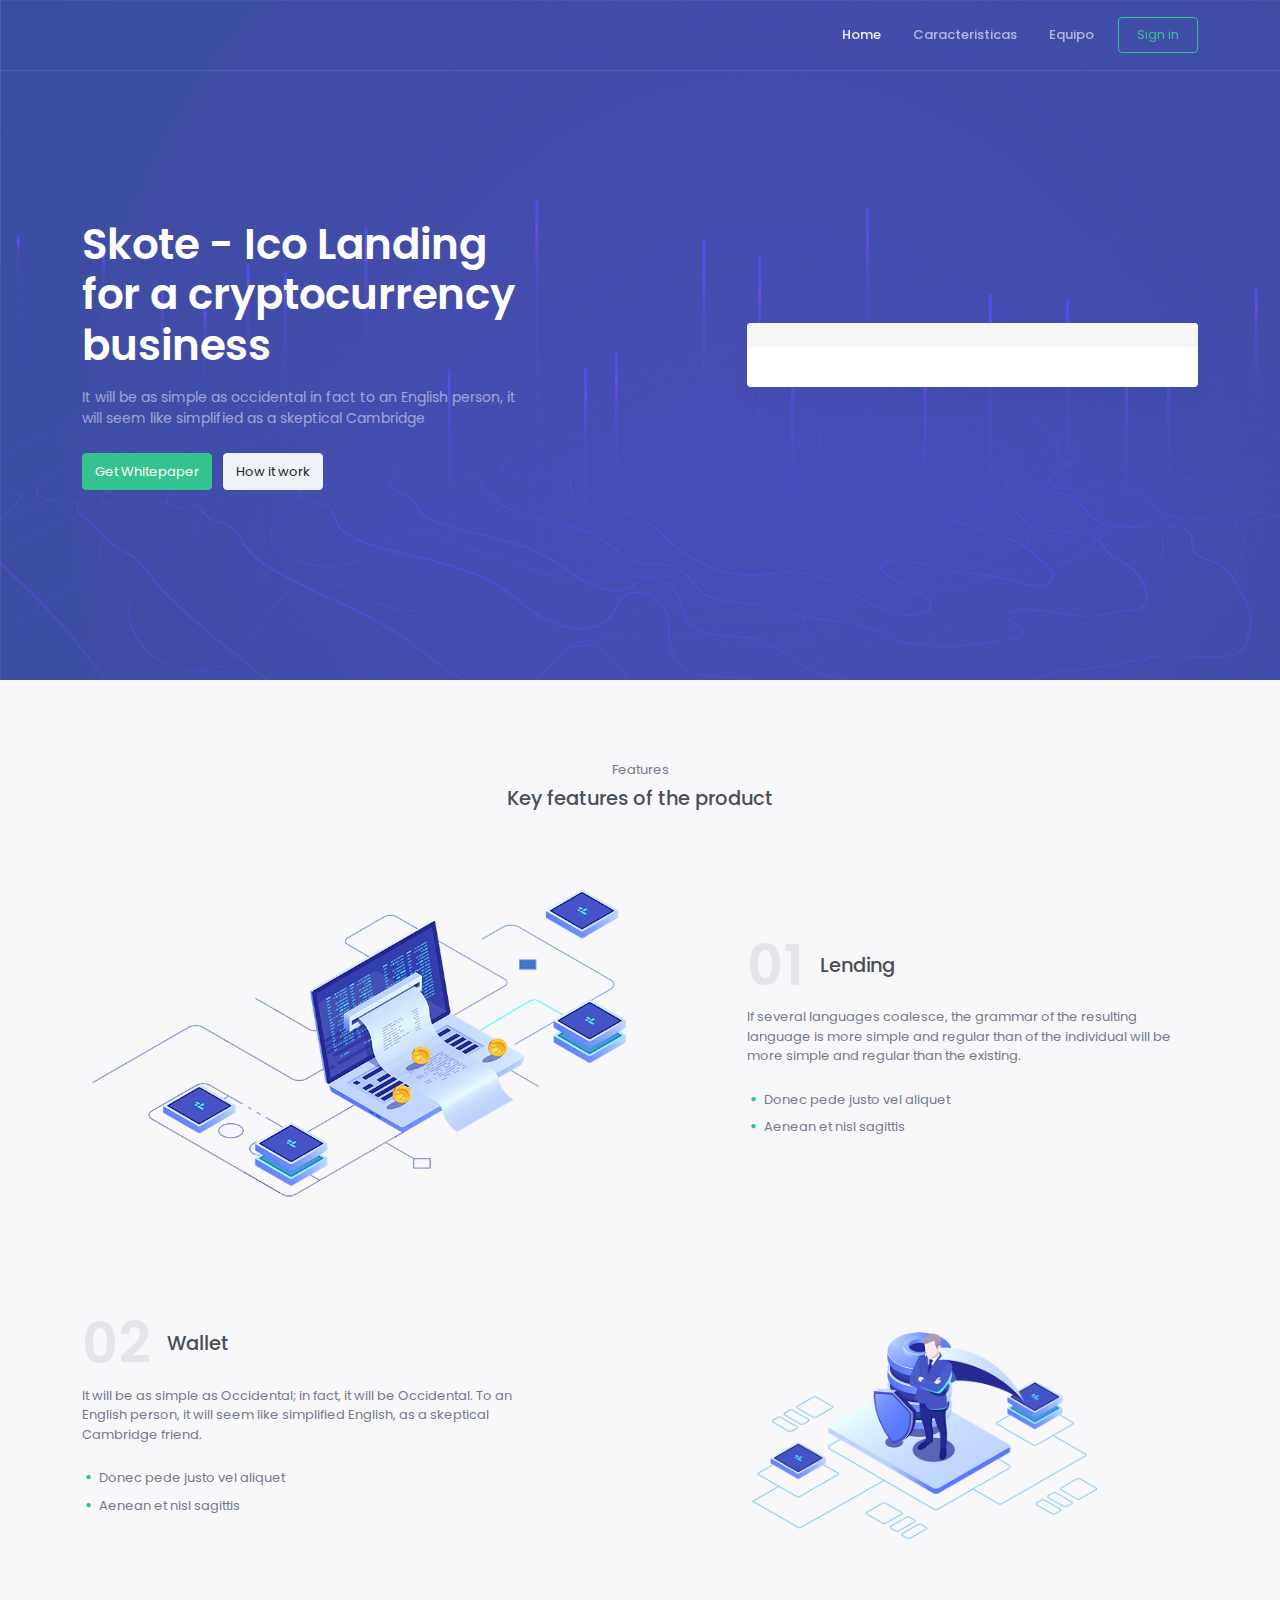
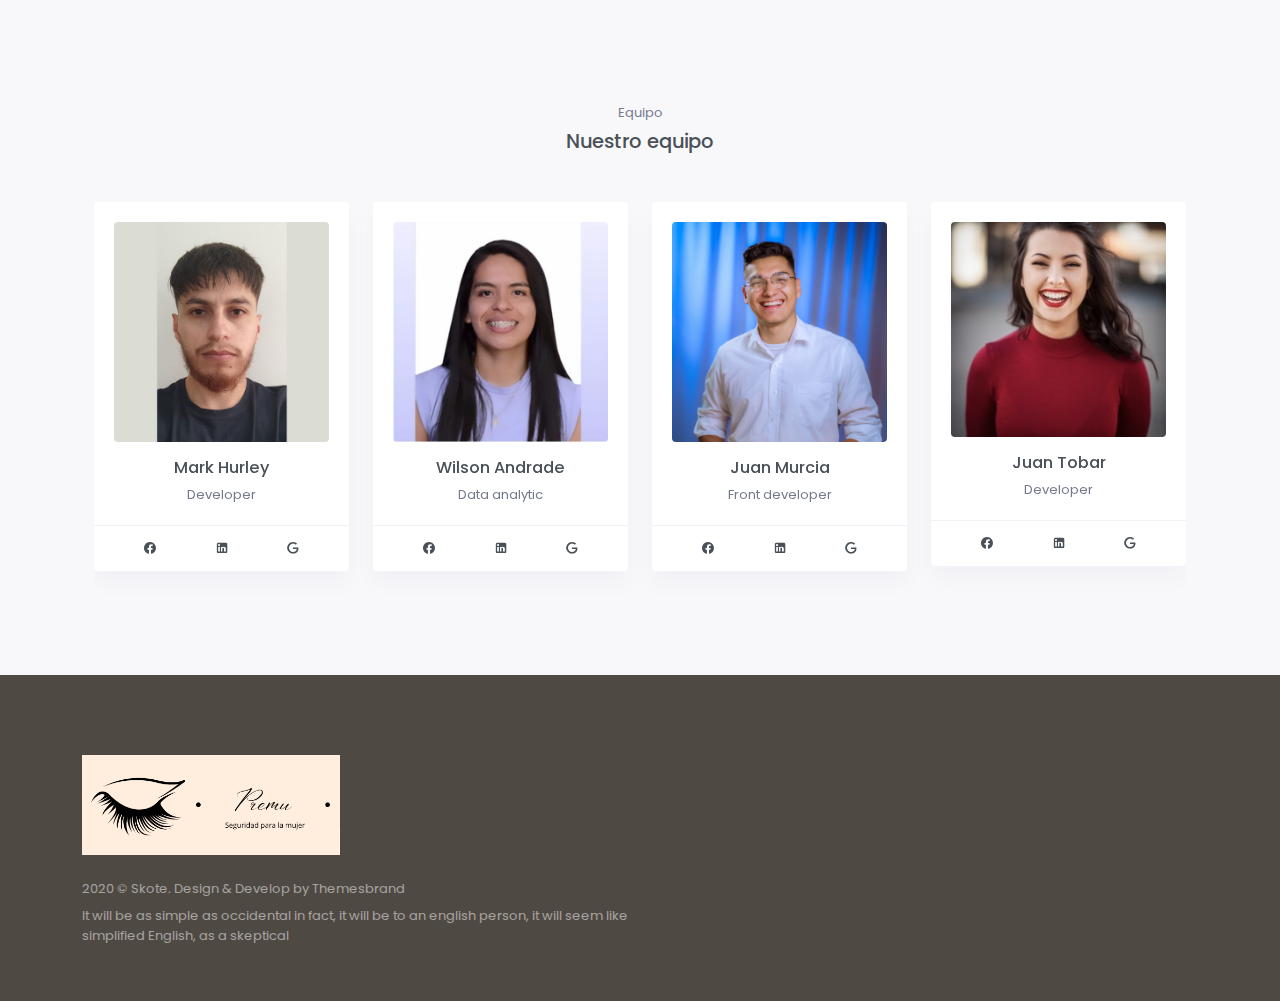
==== index.html @ 2c50cb68 "Login - Registro" ====
﻿<!doctype html>
<html lang="en">

    <head>
        
        <meta charset="utf-8">
        <title>ICO Landing | Skote - Responsive Bootstrap 4 Admin Dashboard</title>
        <meta name="viewport" content="width=device-width, initial-scale=1.0">
        <meta content="Premium Multipurpose Admin & Dashboard Template" name="description">
        <meta content="Themesbrand" name="author">
        <!-- App favicon -->
        <link rel="shortcut icon" href="assets\images\favicon.ico">

        <!-- owl.carousel css -->
        <link rel="stylesheet" href="assets\libs\owl.carousel\assets\owl.carousel.min.css">

        <link rel="stylesheet" href="assets\libs\owl.carousel\assets\owl.theme.default.min.css">

        <!-- Bootstrap Css -->
        <link href="assets\css\bootstrap.min.css" id="bootstrap-style" rel="stylesheet" type="text/css">
        <!-- Icons Css -->
        <link href="assets\css\icons.min.css" rel="stylesheet" type="text/css">
        <!-- App Css-->
        <link href="assets\css\app.min.css" id="app-style" rel="stylesheet" type="text/css">
        
    </head>

    <body data-spy="scroll" data-target="#topnav-menu" data-offset="60">

        <nav class="navbar navbar-expand-lg navigation fixed-top sticky">
            <div class="container">
                

                <button type="button" class="btn btn-sm px-3 font-size-16 d-lg-none header-item waves-effect waves-light" data-toggle="collapse" data-target="#topnav-menu-content">
                    <i class="fa fa-fw fa-bars"></i>
                </button>
              
                <div class="collapse navbar-collapse" id="topnav-menu-content">
                    <ul class="navbar-nav ml-auto" id="topnav-menu">
                        <li class="nav-item">
                            <a class="nav-link active" href="#home">Home</a>
                        </li>
                        <li class="nav-item">
                            <a class="nav-link" href="#features">Caracteristicas</a>
                        </li>
                        <li class="nav-item">
                            <a class="nav-link" href="#team">Equipo</a>
                        </li>

                    </ul>

                    <div class="ml-lg-2">
                        <a href="#" class="btn btn-outline-success w-xs">Sign in</a>
                    </div>
                </div>
            </div>
        </nav>

        <!-- hero section start -->
        <section class="section hero-section bg-ico-hero" id="home">
            <div class="bg-overlay bg-primary"></div>
            <div class="container">
                <div class="row align-items-center">
                    <div class="col-lg-5">
                        <div class="text-white-50">
                            <h1 class="text-white font-weight-semibold mb-3 hero-title">Skote - Ico Landing for a cryptocurrency business</h1>
                            <p class="font-size-14">It will be as simple as occidental in fact to an English person, it will seem like simplified as a skeptical Cambridge</p>
                            
                            <div class="button-items mt-4">
                                <a href="#" class="btn btn-success">Get Whitepaper</a>
                                <a href="#" class="btn btn-light">How it work</a>
                            </div>
                        </div>
                    </div>
                    <div class="col-lg-5 col-md-8 col-sm-10 ml-lg-auto">
                        <div class="card overflow-hidden mb-0 mt-5 mt-lg-0">
                            <div class="card-header text-center">
                            </div>
                            <div class="card-body">
                                
                            </div>
                        </div>
                    </div>
                </div>
                <!-- end row -->
            </div>
            <!-- end container -->
        </section>
        <!-- hero section end -->
        
        

        

        <!-- Features start -->
        <section class="section" id="features">
            <div class="container">
                <div class="row">
                    <div class="col-lg-12">
                        <div class="text-center mb-5">
                            <div class="small-title">Features</div>
                            <h4>Key features of the product</h4>
                        </div>
                    </div>
                </div>
                <!-- end row -->

                <div class="row align-items-center pt-4">
                    <div class="col-md-6 col-sm-8">
                        <div>
                            <img src="assets\images\crypto\features-img\img-1.png" alt="" class="img-fluid mx-auto d-block">
                        </div>
                    </div>
                    <div class="col-md-5 ml-auto">
                        <div class="mt-4 mt-md-auto">
                            <div class="d-flex align-items-center mb-2">
                                <div class="features-number font-weight-semibold display-4 mr-3">01</div>
                                <h4 class="mb-0">Lending</h4>
                            </div>
                            <p class="text-muted">If several languages coalesce, the grammar of the resulting language is more simple and regular than of the individual will be more simple and regular than the existing.</p>
                            <div class="text-muted mt-4">
                                <p class="mb-2"><i class="mdi mdi-circle-medium text-success mr-1"></i>Donec pede justo vel aliquet</p>
                                <p><i class="mdi mdi-circle-medium text-success mr-1"></i>Aenean et nisl sagittis</p>
                            </div>
                        </div>
                    </div>
                </div>
                <!-- end row -->

                <div class="row align-items-center mt-5 pt-md-5">
                    <div class="col-md-5">
                        <div class="mt-4 mt-md-0">
                            <div class="d-flex align-items-center mb-2">
                                <div class="features-number font-weight-semibold display-4 mr-3">02</div>
                                <h4 class="mb-0">Wallet</h4>
                            </div>
                            <p class="text-muted">It will be as simple as Occidental; in fact, it will be Occidental. To an English person, it will seem like simplified English, as a skeptical Cambridge friend.</p>
                            <div class="text-muted mt-4">
                                <p class="mb-2"><i class="mdi mdi-circle-medium text-success mr-1"></i>Donec pede justo vel aliquet</p>
                                <p><i class="mdi mdi-circle-medium text-success mr-1"></i>Aenean et nisl sagittis</p>
                            </div>
                        </div>
                    </div>
                    <div class="col-md-6  col-sm-8 ml-md-auto">
                        <div class="mt-4 mr-md-0">
                            <img src="assets\images\crypto\features-img\img-2.png" style="height: 220px; object-fit: cover;" alt="" class="img-fluid mx-auto d-block">
                        </div>
                    </div>
                    
                </div>
                <!-- end row -->
            </div>
            <!-- end container -->
        </section>
        <!-- Features end -->

        

        <!-- Team start -->
        <section class="section" id="team">
            <div class="container">
                <div class="row">
                    <div class="col-lg-12">
                        <div class="text-center mb-5">
                            <div class="small-title">Equipo</div>
                            <h4>Nuestro equipo</h4>
                        </div>
                    </div>
                </div>
                <!-- end row -->

                <div class="col-lg-12">
                    <div class="owl-carousel owl-theme events navs-carousel" id="team-carousel">
                        <div class="item">
                            <div class="card text-center team-box">
                                <div class="card-body">
                                    <div>
                                        <img src="assets\images\users\avatar-2.jpg" style="height: 220px; object-fit: cover;" alt="" class="rounded">
                                    </div>
    
                                    <div class="mt-3">
                                        <h5>Mark Hurley</h5>
                                        <p class="text-muted mb-0">Developer</p>
                                    </div>
                                </div>
                                <div class="card-footer bg-transparent border-top">
                                    <div class="d-flex mb-0 team-social-links">
                                        <div class="flex-fill">
                                            <a href="#" data-toggle="tooltip" title="Facebook">
                                                <i class="mdi mdi-facebook"></i>
                                            </a>
                                        </div>
                                        <div class="flex-fill">
                                            <a href="#" data-toggle="tooltip" title="Linkedin">
                                                <i class="mdi mdi-linkedin"></i>
                                            </a>
                                        </div>
                                        <div class="flex-fill">
                                            <a href="#" data-toggle="tooltip" title="Google">
                                                <i class="mdi mdi-google"></i>
                                            </a>
                                        </div>
                                    </div>
                                </div>
                            </div>
                        </div>
                        <div class="item">
                            <div class="card text-center team-box">
                                <div class="card-body">
                                    <div>
                                        <img src="assets\images\users\avatar-3.jpg" style="height: 220px; object-fit: cover;" alt="" class="rounded">
                                    </div>
    
                                    <div class="mt-3">
                                        <h5>Wilson Andrade</h5>
                                        <p class="text-muted mb-0">Data analytic</p>
                                    </div>
                                </div>
                                <div class="card-footer bg-transparent border-top">
                                    <div class="d-flex mb-0 team-social-links">
                                        <div class="flex-fill">
                                            <a href="#" data-toggle="tooltip" title="Facebook">
                                                <i class="mdi mdi-facebook"></i>
                                            </a>
                                        </div>
                                        <div class="flex-fill">
                                            <a href="#" data-toggle="tooltip" title="Linkedin">
                                                <i class="mdi mdi-linkedin"></i>
                                            </a>
                                        </div>
                                        <div class="flex-fill">
                                            <a href="#" data-toggle="tooltip" title="Google">
                                                <i class="mdi mdi-google"></i>
                                            </a>
                                        </div>
                                    </div>
                                </div>
                            </div>
                        </div>
                        <div class="item">
                            <div class="card text-center team-box">
                                <div class="card-body">
                                    <div>
                                        <img src="assets\images\users\avatar-8.jpg" style="height: 220px; object-fit: cover;" alt="" class="rounded">
                                    </div>
                                    <div class="mt-3">
                                        <h5>Juan Murcia</h5>
                                        <p class="text-muted mb-0">Front developer</p>
                                    </div>
                                </div>
                                <div class="card-footer bg-transparent border-top">
                                    <div class="d-flex mb-0 team-social-links">
                                        <div class="flex-fill">
                                            <a href="#" data-toggle="tooltip" title="Facebook">
                                                <i class="mdi mdi-facebook"></i>
                                            </a>
                                        </div>
                                        <div class="flex-fill">
                                            <a href="#" data-toggle="tooltip" title="Linkedin">
                                                <i class="mdi mdi-linkedin"></i>
                                            </a>
                                        </div>
                                        <div class="flex-fill">
                                            <a href="#" data-toggle="tooltip" title="Google">
                                                <i class="mdi mdi-google"></i>
                                            </a>
                                        </div>
                                    </div>
                                </div>
                            </div>
                        </div>
                        <div class="item">
                            <div class="card text-center team-box">
                                <div class="card-body">
                                    <div>
                                        <img src="assets\images\users\avatar-5.jpg" alt="" class="rounded">
                                    </div>
    
                                    <div class="mt-3">
                                        <h5>Juan Tobar</h5>
                                        <p class="text-muted mb-0">Developer</p>
                                    </div>
                                </div>
                                <div class="card-footer bg-transparent border-top">
                                    <div class="d-flex mb-0 team-social-links">
                                        <div class="flex-fill">
                                            <a href="#" data-toggle="tooltip" title="Facebook">
                                                <i class="mdi mdi-facebook"></i>
                                            </a>
                                        </div>
                                        <div class="flex-fill">
                                            <a href="#" data-toggle="tooltip" title="Linkedin">
                                                <i class="mdi mdi-linkedin"></i>
                                            </a>
                                        </div>
                                        <div class="flex-fill">
                                            <a href="#" data-toggle="tooltip" title="Google">
                                                <i class="mdi mdi-google"></i>
                                            </a>
                                        </div>
                                    </div>
                                </div>
                            </div>
                        </div>

                        <div class="item">
                            <div class="card text-center team-box">
                                <div class="card-body">
                                    <div>
                                        <img src="assets\images\users\avatar-1.jpg" alt="" class="rounded">
                                    </div>
    
                                    <div class="mt-3">
                                        <h5>Amy Hood </h5>
                                        <p class="text-muted mb-0">Designer</p>
                                    </div>
                                </div>
                                <div class="card-footer bg-transparent border-top">
                                    <div class="d-flex mb-0 team-social-links">
                                        <div class="flex-fill">
                                            <a href="#" data-toggle="tooltip" title="Facebook">
                                                <i class="mdi mdi-facebook"></i>
                                            </a>
                                        </div>
                                        <div class="flex-fill">
                                            <a href="#" data-toggle="tooltip" title="Linkedin">
                                                <i class="mdi mdi-linkedin"></i>
                                            </a>
                                        </div>
                                        <div class="flex-fill">
                                            <a href="#" data-toggle="tooltip" title="Google">
                                                <i class="mdi mdi-google"></i>
                                            </a>
                                        </div>
                                    </div>
                                </div>
                            </div>
                        </div>
                    </div>
                </div>
                <!-- end row -->
            </div>
            <!-- end container -->
        </section>
        <!-- Team end -->
        

        <!-- Footer start -->
        <footer class="landing-footer" style="background-color: #4f4943 !important;">
            <div class="container">

                <div class="row">
                    <div class="col-lg-6">
                        <div class="mb-4">
                            <img src="assets\images\logo-horizontal.png" alt="" height="100">
                        </div>
    
                        <p class="mb-2">2020 © Skote. Design & Develop by Themesbrand</p>
                        <p>It will be as simple as occidental in fact, it will be to an english person, it will seem like simplified English, as a skeptical</p>
                    </div>

                </div>
            </div>
            <!-- end container -->
        </footer>
        <!-- Footer end -->

        <!-- JAVASCRIPT -->
        <script src="assets\libs\jquery\jquery.min.js"></script>
        <script src="assets\libs\bootstrap\js\bootstrap.bundle.min.js"></script>
        <script src="assets\libs\metismenu\metisMenu.min.js"></script>
        <script src="assets\libs\simplebar\simplebar.min.js"></script>
        <script src="assets\libs\node-waves\waves.min.js"></script>

        <script src="assets\libs\jquery.easing\jquery.easing.min.js"></script>

        <!-- Plugins js-->
        <script src="assets\libs\jquery-countdown\jquery.countdown.min.js"></script>

        <!-- owl.carousel js -->
        <script src="assets\libs\owl.carousel\owl.carousel.min.js"></script>

        <!-- ICO landing init -->
        <script src="assets\js\pages\ico-landing.init.js"></script>

        <script src="assets\js\app.js"></script>

    </body>
</html>
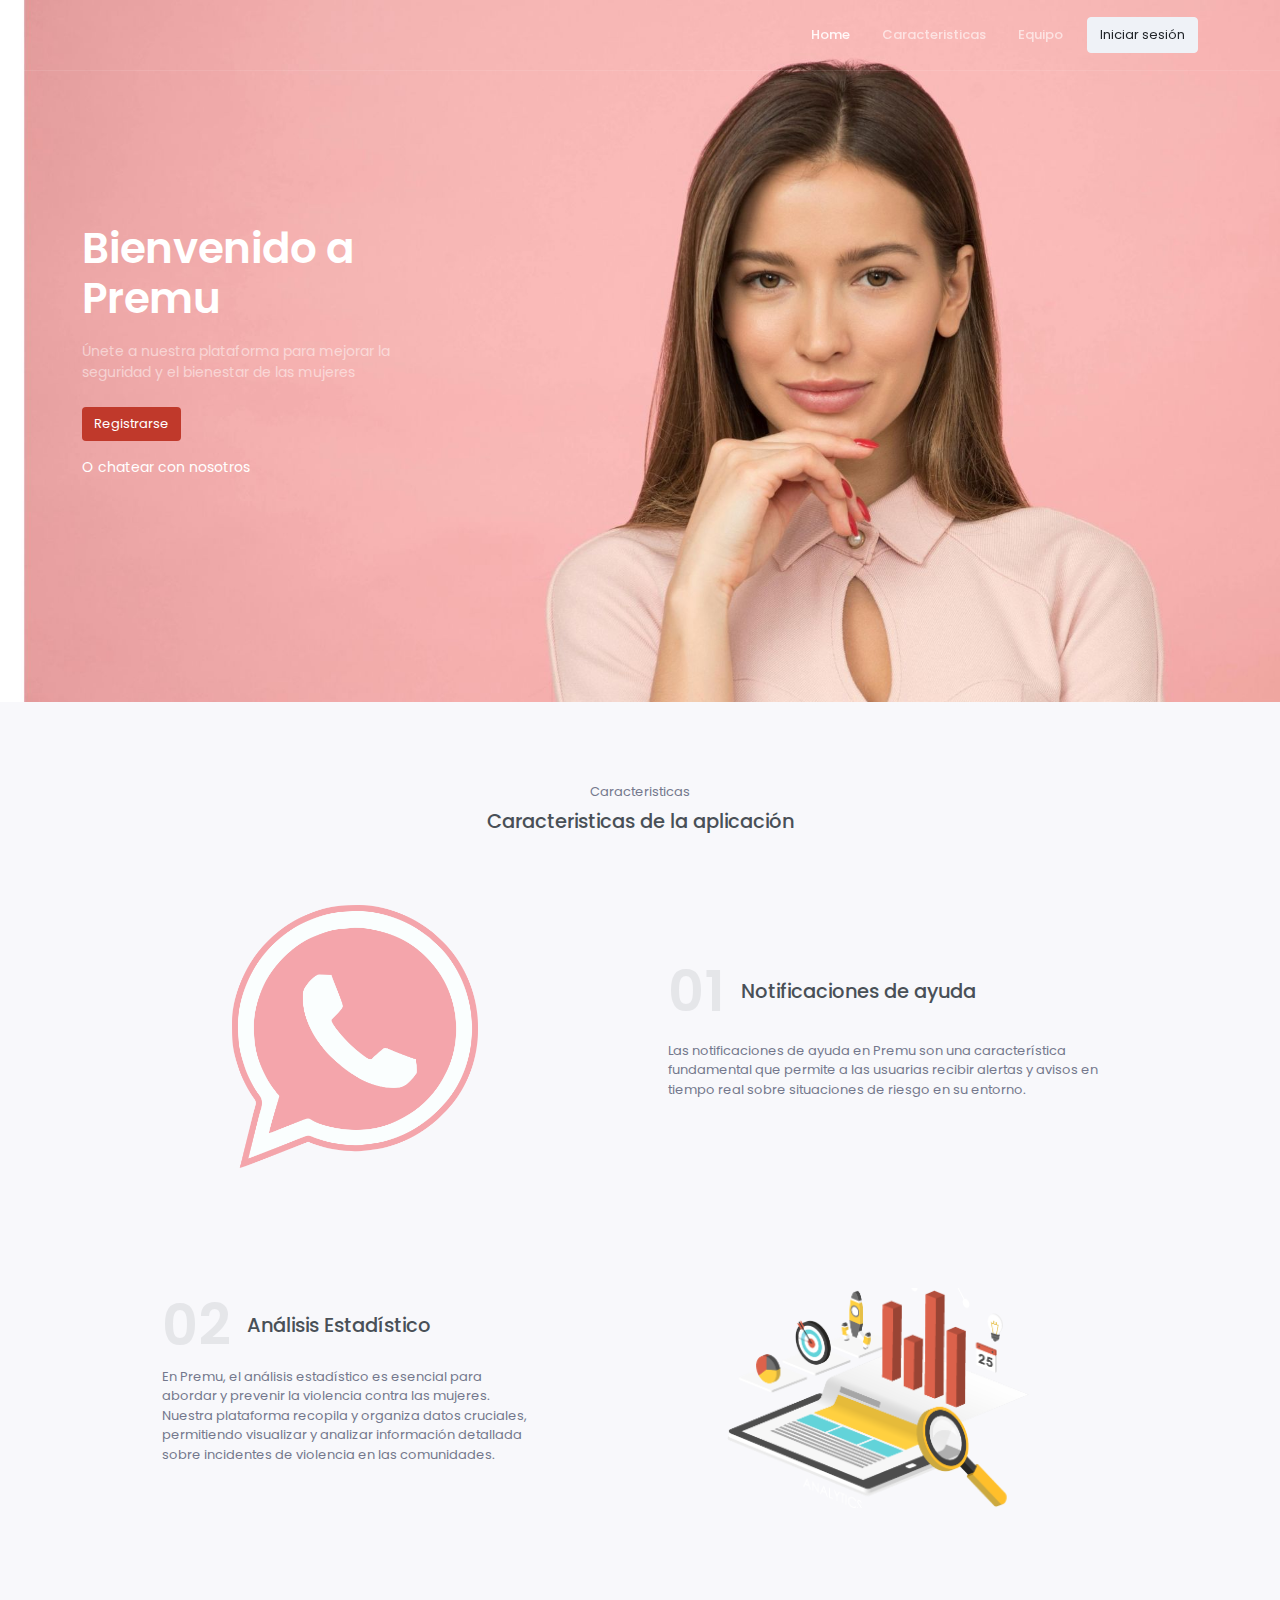
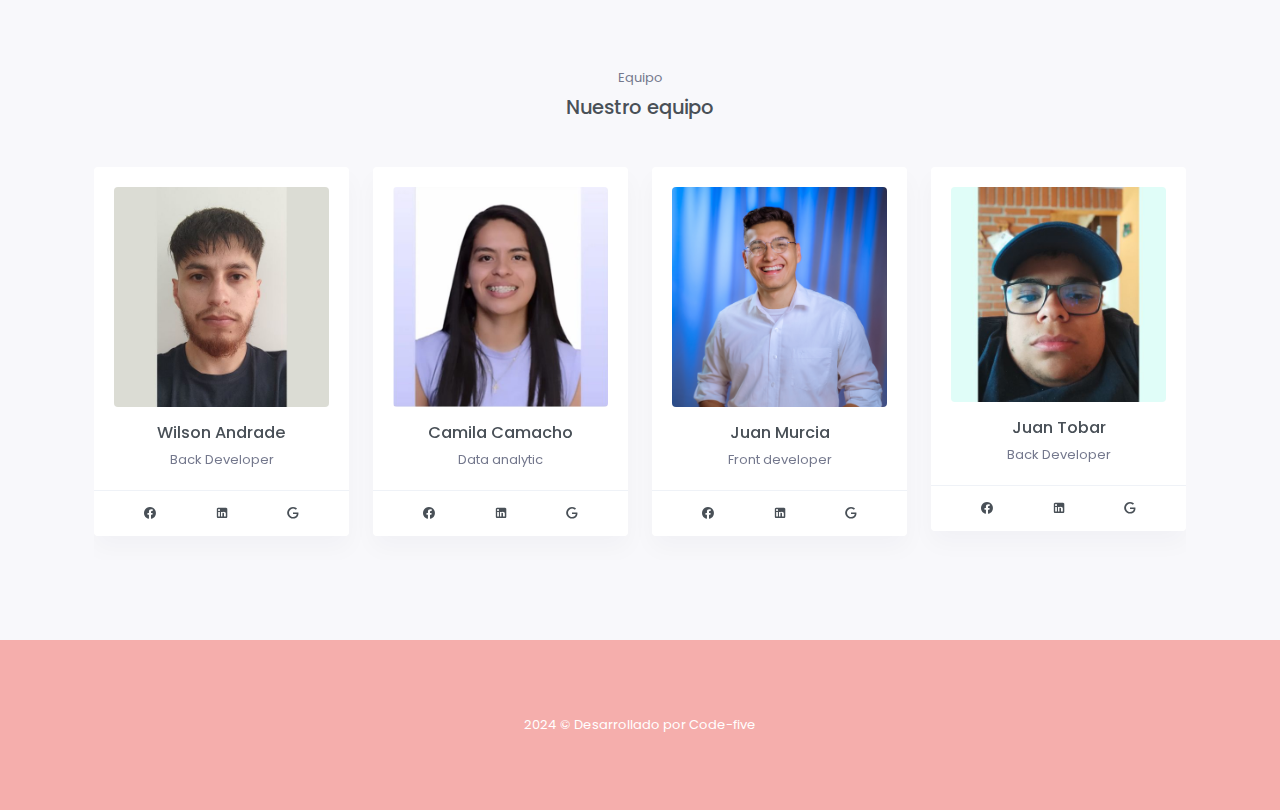
==== commit 1f732d6e: "Dashboard" ====
--- a/index.html
+++ b/index.html
@@ -1,389 +1,489 @@
-﻿<!doctype html>
+﻿<!DOCTYPE html>
 <html lang="en">
-
-    <head>
+  <head>
+    <meta charset="utf-8" />
+    <title>ICO Landing | Skote - Responsive Bootstrap 4 Admin Dashboard</title>
+    <meta name="viewport" content="width=device-width, initial-scale=1.0" />
+    <meta
+      content="Premium Multipurpose Admin & Dashboard Template"
+      name="description"
+    />
+    <meta content="Themesbrand" name="author" />
+    <!-- App favicon -->
+    <link rel="shortcut icon" href="assets\images\favicon.ico" />
+
+    <!-- owl.carousel css -->
+    <link
+      rel="stylesheet"
+      href="assets\libs\owl.carousel\assets\owl.carousel.min.css"
+    />
+
+    <link
+      rel="stylesheet"
+      href="assets\libs\owl.carousel\assets\owl.theme.default.min.css"
+    />
+
+    <!-- Bootstrap Css -->
+    <link
+      href="assets\css\bootstrap.min.css"
+      id="bootstrap-style"
+      rel="stylesheet"
+      type="text/css"
+    />
+    <!-- Icons Css -->
+    <link href="assets\css\icons.min.css" rel="stylesheet" type="text/css" />
+    <!-- App Css-->
+    <link
+      href="assets\css\app.min.css"
+      id="app-style"
+      rel="stylesheet"
+      type="text/css"
+    />
+
+    <style>
+
+        .fade-in-left {
+            opacity: 0;
+            transform: translateX(-50px);
+            transition: opacity 1s ease-out, transform 1s ease-out;
+        }
         
-        <meta charset="utf-8">
-        <title>ICO Landing | Skote - Responsive Bootstrap 4 Admin Dashboard</title>
-        <meta name="viewport" content="width=device-width, initial-scale=1.0">
-        <meta content="Premium Multipurpose Admin & Dashboard Template" name="description">
-        <meta content="Themesbrand" name="author">
-        <!-- App favicon -->
-        <link rel="shortcut icon" href="assets\images\favicon.ico">
-
-        <!-- owl.carousel css -->
-        <link rel="stylesheet" href="assets\libs\owl.carousel\assets\owl.carousel.min.css">
-
-        <link rel="stylesheet" href="assets\libs\owl.carousel\assets\owl.theme.default.min.css">
-
-        <!-- Bootstrap Css -->
-        <link href="assets\css\bootstrap.min.css" id="bootstrap-style" rel="stylesheet" type="text/css">
-        <!-- Icons Css -->
-        <link href="assets\css\icons.min.css" rel="stylesheet" type="text/css">
-        <!-- App Css-->
-        <link href="assets\css\app.min.css" id="app-style" rel="stylesheet" type="text/css">
+        .fade-in-left.show {
+            opacity: 1;
+            transform: translateX(0);
+        }
+
+        .fade-in-right {
+            opacity: 0;
+            transform: translateX(50px);
+            transition: opacity 1s ease-out, transform 1s ease-out;
+        }
         
-    </head>
-
-    <body data-spy="scroll" data-target="#topnav-menu" data-offset="60">
-
-        <nav class="navbar navbar-expand-lg navigation fixed-top sticky">
-            <div class="container">
-                
-
-                <button type="button" class="btn btn-sm px-3 font-size-16 d-lg-none header-item waves-effect waves-light" data-toggle="collapse" data-target="#topnav-menu-content">
-                    <i class="fa fa-fw fa-bars"></i>
-                </button>
+        .fade-in-right.show {
+            opacity: 1;
+            transform: translateX(0);
+        }
+        .hero-section2 {
+            background-image: url(../images/crypto/bg-ico-hero-2.jpg);
+            background-size: cover;
+            background-position: top;
+        }
+        
+    </style>
+  </head>
+
+  <body data-spy="scroll" data-target="#topnav-menu" data-offset="60">
+    <nav class="navbar navbar-expand-lg navigation fixed-top sticky">
+      <div class="container">
+        <button
+          type="button"
+          class="btn btn-sm px-3 font-size-16 d-lg-none header-item waves-effect waves-light"
+          data-toggle="collapse"
+          data-target="#topnav-menu-content"
+        >
+          <i class="fa fa-fw fa-bars"></i>
+        </button>
+
+        <div class="collapse navbar-collapse" id="topnav-menu-content">
+          <ul class="navbar-nav ml-auto" id="topnav-menu">
+            <li class="nav-item">
+              <a class="nav-link active" href="#home">Home</a>
+            </li>
+            <li class="nav-item">
+              <a class="nav-link" href="#features">Caracteristicas</a>
+            </li>
+            <li class="nav-item">
+              <a class="nav-link" href="#team">Equipo</a>
+            </li>
+          </ul>
+
+          <div class="ml-lg-2">
+            <a href="login.html" class="btn btn-light w-xs">Iniciar sesión</a>
+          </div>
+        </div>
+      </div>
+    </nav>
+
+    <!-- hero section start -->
+<section class="section hero-section bg-ico-hero" id="home">
+    <div class="container">
+      <div class="row align-items-center my-5">
+        <div class="col-lg-5 my-5 fade-in-left">
+          <div class="text-white-50 my-5">
+            <h1 class="text-white font-weight-semibold mb-3 hero-title">
+              Bienvenido a <br />Premu
+            </h1>
+            <p class="font-size-14" style="margin-right: 5rem">
+              Únete a nuestra plataforma para mejorar la seguridad y el
+              bienestar de las mujeres
+            </p>
+  
+            <div class="button-items mt-4">
+              <a
+                href="registro.html"
+                style="background: #c0392b; color: white; border: none"
+                class="btn btn-success"
+                >Registrarse</a
+              >
+            </div>
+            <p class=" mt-3" style="font-size: 14px; color: white;">
+               <a href="#" style="color: white;"> O chatear con nosotros</a>
+            </p>
+          </div>
+        </div>
+      </div>
+      <!-- end row -->
+    </div>
+    <!-- end container -->
+  </section>
+  <!-- hero section end -->
+  
+
+    <!-- Features start -->
+    <section class="section" id="features">
+      <div class="container">
+        <div class="row">
+          <div class="col-lg-12">
+            <div class="text-center mb-5">
+              <div class="small-title">Caracteristicas</div>
+              <h4>Caracteristicas de la aplicación</h4>
+            </div>
+          </div>
+        </div>
+        <!-- end row -->
+
+        <div class="row align-items-center pt-4">
+          <div class="col-md-6 col-sm-8">
+            <div>
+                <img
+                src="assets\images\crypto\features-img\img-1.png"
+                alt=""
+                class="img-fluid mx-auto d-block"
+                style="width: 45%;"
+            />
+            </div>
+          </div>
+          <div class="col-md-5 ml-3">
+            <div class="mt-4 mt-md-auto">
+                <div class="d-flex align-items-center mb-2">
+                    <div
+                      class="features-number font-weight-semibold display-4 mr-3"
+                    >
+                      01
+                    </div>
+                    <h4 class="mb-0">Notificaciones de ayuda</h4>
+                  </div>
+              <div class="d-flex align-items-center mb-2">
+              </div>
+              <p class="text-muted">
+                Las notificaciones de ayuda en Premu son una característica fundamental que permite a las usuarias recibir alertas y avisos en tiempo real sobre situaciones de riesgo en su entorno.
+              </p>
+            </div>
+          </div>
+        </div>
+        <!-- end row -->
+
+        <div class="row align-items-center mt-5 pt-md-5">
+          <div class="col-md-5">
+            <div class="mt-4 mt-md-0" style="margin-left: 5rem;">
+              <div class="d-flex align-items-center mb-2">
+                <div
+                  class="features-number font-weight-semibold display-4 mr-3"
+                >
+                  02
+                </div>
+                <h4 class="mb-0">Análisis Estadístico</h4>
+              </div>
+              <p class="text-muted">
+                En Premu, el análisis estadístico es esencial para abordar y prevenir la violencia contra las mujeres. Nuestra plataforma recopila y organiza datos cruciales, permitiendo visualizar y analizar información detallada sobre incidentes de violencia en las comunidades.
+              </p>
               
-                <div class="collapse navbar-collapse" id="topnav-menu-content">
-                    <ul class="navbar-nav ml-auto" id="topnav-menu">
-                        <li class="nav-item">
-                            <a class="nav-link active" href="#home">Home</a>
-                        </li>
-                        <li class="nav-item">
-                            <a class="nav-link" href="#features">Caracteristicas</a>
-                        </li>
-                        <li class="nav-item">
-                            <a class="nav-link" href="#team">Equipo</a>
-                        </li>
-
-                    </ul>
-
-                    <div class="ml-lg-2">
-                        <a href="#" class="btn btn-outline-success w-xs">Sign in</a>
-                    </div>
-                </div>
-            </div>
-        </nav>
-
-        <!-- hero section start -->
-        <section class="section hero-section bg-ico-hero" id="home">
-            <div class="bg-overlay bg-primary"></div>
-            <div class="container">
-                <div class="row align-items-center">
-                    <div class="col-lg-5">
-                        <div class="text-white-50">
-                            <h1 class="text-white font-weight-semibold mb-3 hero-title">Skote - Ico Landing for a cryptocurrency business</h1>
-                            <p class="font-size-14">It will be as simple as occidental in fact to an English person, it will seem like simplified as a skeptical Cambridge</p>
-                            
-                            <div class="button-items mt-4">
-                                <a href="#" class="btn btn-success">Get Whitepaper</a>
-                                <a href="#" class="btn btn-light">How it work</a>
-                            </div>
-                        </div>
-                    </div>
-                    <div class="col-lg-5 col-md-8 col-sm-10 ml-lg-auto">
-                        <div class="card overflow-hidden mb-0 mt-5 mt-lg-0">
-                            <div class="card-header text-center">
-                            </div>
-                            <div class="card-body">
-                                
-                            </div>
-                        </div>
-                    </div>
-                </div>
-                <!-- end row -->
-            </div>
-            <!-- end container -->
-        </section>
-        <!-- hero section end -->
-        
-        
-
-        
-
-        <!-- Features start -->
-        <section class="section" id="features">
-            <div class="container">
-                <div class="row">
-                    <div class="col-lg-12">
-                        <div class="text-center mb-5">
-                            <div class="small-title">Features</div>
-                            <h4>Key features of the product</h4>
-                        </div>
-                    </div>
-                </div>
-                <!-- end row -->
-
-                <div class="row align-items-center pt-4">
-                    <div class="col-md-6 col-sm-8">
-                        <div>
-                            <img src="assets\images\crypto\features-img\img-1.png" alt="" class="img-fluid mx-auto d-block">
-                        </div>
-                    </div>
-                    <div class="col-md-5 ml-auto">
-                        <div class="mt-4 mt-md-auto">
-                            <div class="d-flex align-items-center mb-2">
-                                <div class="features-number font-weight-semibold display-4 mr-3">01</div>
-                                <h4 class="mb-0">Lending</h4>
-                            </div>
-                            <p class="text-muted">If several languages coalesce, the grammar of the resulting language is more simple and regular than of the individual will be more simple and regular than the existing.</p>
-                            <div class="text-muted mt-4">
-                                <p class="mb-2"><i class="mdi mdi-circle-medium text-success mr-1"></i>Donec pede justo vel aliquet</p>
-                                <p><i class="mdi mdi-circle-medium text-success mr-1"></i>Aenean et nisl sagittis</p>
-                            </div>
-                        </div>
-                    </div>
-                </div>
-                <!-- end row -->
-
-                <div class="row align-items-center mt-5 pt-md-5">
-                    <div class="col-md-5">
-                        <div class="mt-4 mt-md-0">
-                            <div class="d-flex align-items-center mb-2">
-                                <div class="features-number font-weight-semibold display-4 mr-3">02</div>
-                                <h4 class="mb-0">Wallet</h4>
-                            </div>
-                            <p class="text-muted">It will be as simple as Occidental; in fact, it will be Occidental. To an English person, it will seem like simplified English, as a skeptical Cambridge friend.</p>
-                            <div class="text-muted mt-4">
-                                <p class="mb-2"><i class="mdi mdi-circle-medium text-success mr-1"></i>Donec pede justo vel aliquet</p>
-                                <p><i class="mdi mdi-circle-medium text-success mr-1"></i>Aenean et nisl sagittis</p>
-                            </div>
-                        </div>
-                    </div>
-                    <div class="col-md-6  col-sm-8 ml-md-auto">
-                        <div class="mt-4 mr-md-0">
-                            <img src="assets\images\crypto\features-img\img-2.png" style="height: 220px; object-fit: cover;" alt="" class="img-fluid mx-auto d-block">
-                        </div>
-                    </div>
-                    
-                </div>
-                <!-- end row -->
-            </div>
-            <!-- end container -->
-        </section>
-        <!-- Features end -->
-
-        
-
-        <!-- Team start -->
-        <section class="section" id="team">
-            <div class="container">
-                <div class="row">
-                    <div class="col-lg-12">
-                        <div class="text-center mb-5">
-                            <div class="small-title">Equipo</div>
-                            <h4>Nuestro equipo</h4>
-                        </div>
-                    </div>
-                </div>
-                <!-- end row -->
-
-                <div class="col-lg-12">
-                    <div class="owl-carousel owl-theme events navs-carousel" id="team-carousel">
-                        <div class="item">
-                            <div class="card text-center team-box">
-                                <div class="card-body">
-                                    <div>
-                                        <img src="assets\images\users\avatar-2.jpg" style="height: 220px; object-fit: cover;" alt="" class="rounded">
-                                    </div>
-    
-                                    <div class="mt-3">
-                                        <h5>Mark Hurley</h5>
-                                        <p class="text-muted mb-0">Developer</p>
-                                    </div>
-                                </div>
-                                <div class="card-footer bg-transparent border-top">
-                                    <div class="d-flex mb-0 team-social-links">
-                                        <div class="flex-fill">
-                                            <a href="#" data-toggle="tooltip" title="Facebook">
-                                                <i class="mdi mdi-facebook"></i>
-                                            </a>
-                                        </div>
-                                        <div class="flex-fill">
-                                            <a href="#" data-toggle="tooltip" title="Linkedin">
-                                                <i class="mdi mdi-linkedin"></i>
-                                            </a>
-                                        </div>
-                                        <div class="flex-fill">
-                                            <a href="#" data-toggle="tooltip" title="Google">
-                                                <i class="mdi mdi-google"></i>
-                                            </a>
-                                        </div>
-                                    </div>
-                                </div>
-                            </div>
-                        </div>
-                        <div class="item">
-                            <div class="card text-center team-box">
-                                <div class="card-body">
-                                    <div>
-                                        <img src="assets\images\users\avatar-3.jpg" style="height: 220px; object-fit: cover;" alt="" class="rounded">
-                                    </div>
-    
-                                    <div class="mt-3">
-                                        <h5>Wilson Andrade</h5>
-                                        <p class="text-muted mb-0">Data analytic</p>
-                                    </div>
-                                </div>
-                                <div class="card-footer bg-transparent border-top">
-                                    <div class="d-flex mb-0 team-social-links">
-                                        <div class="flex-fill">
-                                            <a href="#" data-toggle="tooltip" title="Facebook">
-                                                <i class="mdi mdi-facebook"></i>
-                                            </a>
-                                        </div>
-                                        <div class="flex-fill">
-                                            <a href="#" data-toggle="tooltip" title="Linkedin">
-                                                <i class="mdi mdi-linkedin"></i>
-                                            </a>
-                                        </div>
-                                        <div class="flex-fill">
-                                            <a href="#" data-toggle="tooltip" title="Google">
-                                                <i class="mdi mdi-google"></i>
-                                            </a>
-                                        </div>
-                                    </div>
-                                </div>
-                            </div>
-                        </div>
-                        <div class="item">
-                            <div class="card text-center team-box">
-                                <div class="card-body">
-                                    <div>
-                                        <img src="assets\images\users\avatar-8.jpg" style="height: 220px; object-fit: cover;" alt="" class="rounded">
-                                    </div>
-                                    <div class="mt-3">
-                                        <h5>Juan Murcia</h5>
-                                        <p class="text-muted mb-0">Front developer</p>
-                                    </div>
-                                </div>
-                                <div class="card-footer bg-transparent border-top">
-                                    <div class="d-flex mb-0 team-social-links">
-                                        <div class="flex-fill">
-                                            <a href="#" data-toggle="tooltip" title="Facebook">
-                                                <i class="mdi mdi-facebook"></i>
-                                            </a>
-                                        </div>
-                                        <div class="flex-fill">
-                                            <a href="#" data-toggle="tooltip" title="Linkedin">
-                                                <i class="mdi mdi-linkedin"></i>
-                                            </a>
-                                        </div>
-                                        <div class="flex-fill">
-                                            <a href="#" data-toggle="tooltip" title="Google">
-                                                <i class="mdi mdi-google"></i>
-                                            </a>
-                                        </div>
-                                    </div>
-                                </div>
-                            </div>
-                        </div>
-                        <div class="item">
-                            <div class="card text-center team-box">
-                                <div class="card-body">
-                                    <div>
-                                        <img src="assets\images\users\avatar-5.jpg" alt="" class="rounded">
-                                    </div>
-    
-                                    <div class="mt-3">
-                                        <h5>Juan Tobar</h5>
-                                        <p class="text-muted mb-0">Developer</p>
-                                    </div>
-                                </div>
-                                <div class="card-footer bg-transparent border-top">
-                                    <div class="d-flex mb-0 team-social-links">
-                                        <div class="flex-fill">
-                                            <a href="#" data-toggle="tooltip" title="Facebook">
-                                                <i class="mdi mdi-facebook"></i>
-                                            </a>
-                                        </div>
-                                        <div class="flex-fill">
-                                            <a href="#" data-toggle="tooltip" title="Linkedin">
-                                                <i class="mdi mdi-linkedin"></i>
-                                            </a>
-                                        </div>
-                                        <div class="flex-fill">
-                                            <a href="#" data-toggle="tooltip" title="Google">
-                                                <i class="mdi mdi-google"></i>
-                                            </a>
-                                        </div>
-                                    </div>
-                                </div>
-                            </div>
-                        </div>
-
-                        <div class="item">
-                            <div class="card text-center team-box">
-                                <div class="card-body">
-                                    <div>
-                                        <img src="assets\images\users\avatar-1.jpg" alt="" class="rounded">
-                                    </div>
-    
-                                    <div class="mt-3">
-                                        <h5>Amy Hood </h5>
-                                        <p class="text-muted mb-0">Designer</p>
-                                    </div>
-                                </div>
-                                <div class="card-footer bg-transparent border-top">
-                                    <div class="d-flex mb-0 team-social-links">
-                                        <div class="flex-fill">
-                                            <a href="#" data-toggle="tooltip" title="Facebook">
-                                                <i class="mdi mdi-facebook"></i>
-                                            </a>
-                                        </div>
-                                        <div class="flex-fill">
-                                            <a href="#" data-toggle="tooltip" title="Linkedin">
-                                                <i class="mdi mdi-linkedin"></i>
-                                            </a>
-                                        </div>
-                                        <div class="flex-fill">
-                                            <a href="#" data-toggle="tooltip" title="Google">
-                                                <i class="mdi mdi-google"></i>
-                                            </a>
-                                        </div>
-                                    </div>
-                                </div>
-                            </div>
-                        </div>
-                    </div>
-                </div>
-                <!-- end row -->
-            </div>
-            <!-- end container -->
-        </section>
-        <!-- Team end -->
-        
-
-        <!-- Footer start -->
-        <footer class="landing-footer" style="background-color: #4f4943 !important;">
-            <div class="container">
-
-                <div class="row">
-                    <div class="col-lg-6">
-                        <div class="mb-4">
-                            <img src="assets\images\logo-horizontal.png" alt="" height="100">
-                        </div>
-    
-                        <p class="mb-2">2020 © Skote. Design & Develop by Themesbrand</p>
-                        <p>It will be as simple as occidental in fact, it will be to an english person, it will seem like simplified English, as a skeptical</p>
-                    </div>
-
-                </div>
-            </div>
-            <!-- end container -->
-        </footer>
-        <!-- Footer end -->
-
-        <!-- JAVASCRIPT -->
-        <script src="assets\libs\jquery\jquery.min.js"></script>
-        <script src="assets\libs\bootstrap\js\bootstrap.bundle.min.js"></script>
-        <script src="assets\libs\metismenu\metisMenu.min.js"></script>
-        <script src="assets\libs\simplebar\simplebar.min.js"></script>
-        <script src="assets\libs\node-waves\waves.min.js"></script>
-
-        <script src="assets\libs\jquery.easing\jquery.easing.min.js"></script>
-
-        <!-- Plugins js-->
-        <script src="assets\libs\jquery-countdown\jquery.countdown.min.js"></script>
-
-        <!-- owl.carousel js -->
-        <script src="assets\libs\owl.carousel\owl.carousel.min.js"></script>
-
-        <!-- ICO landing init -->
-        <script src="assets\js\pages\ico-landing.init.js"></script>
-
-        <script src="assets\js\app.js"></script>
-
-    </body>
+            </div>
+          </div>
+          <div class="col-md-6 col-sm-8 ml-5">
+            <div class="mt-4 mr-md-0">
+              <img
+                src="assets\images\crypto\features-img\img-2.png"
+                style="height: 220px; object-fit: cover"
+                alt=""
+                class="img-fluid mx-auto d-block"
+              />
+            </div>
+          </div>
+        </div>
+        <!-- end row -->
+      </div>
+      <!-- end container -->
+    </section>
+    <!-- Features end -->
+
+    <!-- Team start -->
+    <section class="section" id="team">
+      <div class="container">
+        <div class="row">
+          <div class="col-lg-12">
+            <div class="text-center mb-5">
+              <div class="small-title">Equipo</div>
+              <h4>Nuestro equipo</h4>
+            </div>
+          </div>
+        </div>
+        <!-- end row -->
+
+        <div class="col-lg-12">
+          <div
+            class="owl-carousel owl-theme events navs-carousel"
+            id="team-carousel"
+          >
+            <div class="item">
+              <div class="card text-center team-box">
+                <div class="card-body">
+                  <div>
+                    <img
+                      src="assets\images\users\avatar-2.jpg"
+                      style="height: 220px; object-fit: cover"
+                      alt=""
+                      class="rounded"
+                    />
+                  </div>
+
+                  <div class="mt-3">
+                    <h5>Wilson Andrade</h5>
+                    <p class="text-muted mb-0">Back Developer</p>
+                  </div>
+                </div>
+                <div class="card-footer bg-transparent border-top">
+                  <div class="d-flex mb-0 team-social-links">
+                    <div class="flex-fill">
+                      <a href="#" data-toggle="tooltip" title="Facebook">
+                        <i class="mdi mdi-facebook"></i>
+                      </a>
+                    </div>
+                    <div class="flex-fill">
+                      <a href="#" data-toggle="tooltip" title="Linkedin">
+                        <i class="mdi mdi-linkedin"></i>
+                      </a>
+                    </div>
+                    <div class="flex-fill">
+                      <a href="#" data-toggle="tooltip" title="Google">
+                        <i class="mdi mdi-google"></i>
+                      </a>
+                    </div>
+                  </div>
+                </div>
+              </div>
+            </div>
+            <div class="item">
+              <div class="card text-center team-box">
+                <div class="card-body">
+                  <div>
+                    <img
+                      src="assets\images\users\avatar-3.jpg"
+                      style="height: 220px; object-fit: cover"
+                      alt=""
+                      class="rounded"
+                    />
+                  </div>
+
+                  <div class="mt-3">
+                    <h5>Camila Camacho</h5>
+                    <p class="text-muted mb-0">Data analytic</p>
+                  </div>
+                </div>
+                <div class="card-footer bg-transparent border-top">
+                  <div class="d-flex mb-0 team-social-links">
+                    <div class="flex-fill">
+                      <a href="#" data-toggle="tooltip" title="Facebook">
+                        <i class="mdi mdi-facebook"></i>
+                      </a>
+                    </div>
+                    <div class="flex-fill">
+                      <a href="#" data-toggle="tooltip" title="Linkedin">
+                        <i class="mdi mdi-linkedin"></i>
+                      </a>
+                    </div>
+                    <div class="flex-fill">
+                      <a href="#" data-toggle="tooltip" title="Google">
+                        <i class="mdi mdi-google"></i>
+                      </a>
+                    </div>
+                  </div>
+                </div>
+              </div>
+            </div>
+            <div class="item">
+              <div class="card text-center team-box">
+                <div class="card-body">
+                  <div>
+                    <img
+                      src="assets\images\users\avatar-8.jpg"
+                      style="height: 220px; object-fit: cover"
+                      alt=""
+                      class="rounded"
+                    />
+                  </div>
+                  <div class="mt-3">
+                    <h5>Juan Murcia</h5>
+                    <p class="text-muted mb-0">Front developer</p>
+                  </div>
+                </div>
+                <div class="card-footer bg-transparent border-top">
+                  <div class="d-flex mb-0 team-social-links">
+                    <div class="flex-fill">
+                      <a href="#" data-toggle="tooltip" title="Facebook">
+                        <i class="mdi mdi-facebook"></i>
+                      </a>
+                    </div>
+                    <div class="flex-fill">
+                      <a href="#" data-toggle="tooltip" title="Linkedin">
+                        <i class="mdi mdi-linkedin"></i>
+                      </a>
+                    </div>
+                    <div class="flex-fill">
+                      <a href="#" data-toggle="tooltip" title="Google">
+                        <i class="mdi mdi-google"></i>
+                      </a>
+                    </div>
+                  </div>
+                </div>
+              </div>
+            </div>
+            <div class="item">
+              <div class="card text-center team-box">
+                <div class="card-body">
+                  <div>
+                    <img
+                      src="assets\images\users\avatar-5.jpg"
+                      alt=""
+                      class="rounded"
+                    />
+                  </div>
+
+                  <div class="mt-3">
+                    <h5>Juan Tobar</h5>
+                    <p class="text-muted mb-0">Back Developer</p>
+                  </div>
+                </div>
+                <div class="card-footer bg-transparent border-top">
+                  <div class="d-flex mb-0 team-social-links">
+                    <div class="flex-fill">
+                      <a href="#" data-toggle="tooltip" title="Facebook">
+                        <i class="mdi mdi-facebook"></i>
+                      </a>
+                    </div>
+                    <div class="flex-fill">
+                      <a href="#" data-toggle="tooltip" title="Linkedin">
+                        <i class="mdi mdi-linkedin"></i>
+                      </a>
+                    </div>
+                    <div class="flex-fill">
+                      <a href="#" data-toggle="tooltip" title="Google">
+                        <i class="mdi mdi-google"></i>
+                      </a>
+                    </div>
+                  </div>
+                </div>
+              </div>
+            </div>
+
+            <div class="item">
+              <div class="card text-center team-box">
+                <div class="card-body">
+                  <div>
+                    <img
+                      src="assets\images\users\avatar-1.jpg"
+                      alt=""
+                      class="rounded"
+                    />
+                  </div>
+
+                  <div class="mt-3">
+                    <h5>Amy Hood</h5>
+                    <p class="text-muted mb-0">Designer</p>
+                  </div>
+                </div>
+                <div class="card-footer bg-transparent border-top">
+                  <div class="d-flex mb-0 team-social-links">
+                    <div class="flex-fill">
+                      <a href="#" data-toggle="tooltip" title="Facebook">
+                        <i class="mdi mdi-facebook"></i>
+                      </a>
+                    </div>
+                    <div class="flex-fill">
+                      <a href="#" data-toggle="tooltip" title="Linkedin">
+                        <i class="mdi mdi-linkedin"></i>
+                      </a>
+                    </div>
+                    <div class="flex-fill">
+                      <a href="#" data-toggle="tooltip" title="Google">
+                        <i class="mdi mdi-google"></i>
+                      </a>
+                    </div>
+                  </div>
+                </div>
+              </div>
+            </div>
+          </div>
+        </div>
+        <!-- end row -->
+      </div>
+      <!-- end container -->
+    </section>
+    <!-- Team end -->
+
+    <!-- Footer start -->
+    <footer class="" style="background-color: #f5aeac !important">
+      <div class="container">
+        <div class="row align-items-center" style="min-height: 170px;">
+            
+            <div class="col-lg-12">
+              <p class="mb-0 text-center" style="color: white;">
+                2024 © Desarrollado por Code-five
+              </p>
+            </div>
+          </div>
+      </div>
+      <!-- end container -->
+    </footer>
+    <!-- Footer end -->
+
+    <!-- JAVASCRIPT -->
+    <script src="assets\libs\jquery\jquery.min.js"></script>
+    <script src="assets\libs\bootstrap\js\bootstrap.bundle.min.js"></script>
+    <script src="assets\libs\metismenu\metisMenu.min.js"></script>
+    <script src="assets\libs\simplebar\simplebar.min.js"></script>
+    <script src="assets\libs\node-waves\waves.min.js"></script>
+
+    <script src="assets\libs\jquery.easing\jquery.easing.min.js"></script>
+
+    <!-- Plugins js-->
+    <script src="assets\libs\jquery-countdown\jquery.countdown.min.js"></script>
+
+    <!-- owl.carousel js -->
+    <script src="assets\libs\owl.carousel\owl.carousel.min.js"></script>
+
+    <!-- ICO landing init -->
+    <script src="assets\js\pages\ico-landing.init.js"></script>
+
+    <script src="assets\js\app.js"></script>
+
+    <script>
+        document.addEventListener("DOMContentLoaded", function() {
+          const leftElement = document.querySelector('.fade-in-left');
+          const rightElement = document.querySelector('.fade-in-right');
+      
+          if (leftElement) {
+            setTimeout(() => {
+              leftElement.classList.add('show');
+            }, 100); // Ajusta el tiempo de espera según sea necesario
+          }
+      
+          if (rightElement) {
+            setTimeout(() => {
+              rightElement.classList.add('show');
+            }, 200); // Ajusta el tiempo de espera según sea necesario
+          }
+        });
+      </script>
+  </body>
 </html>
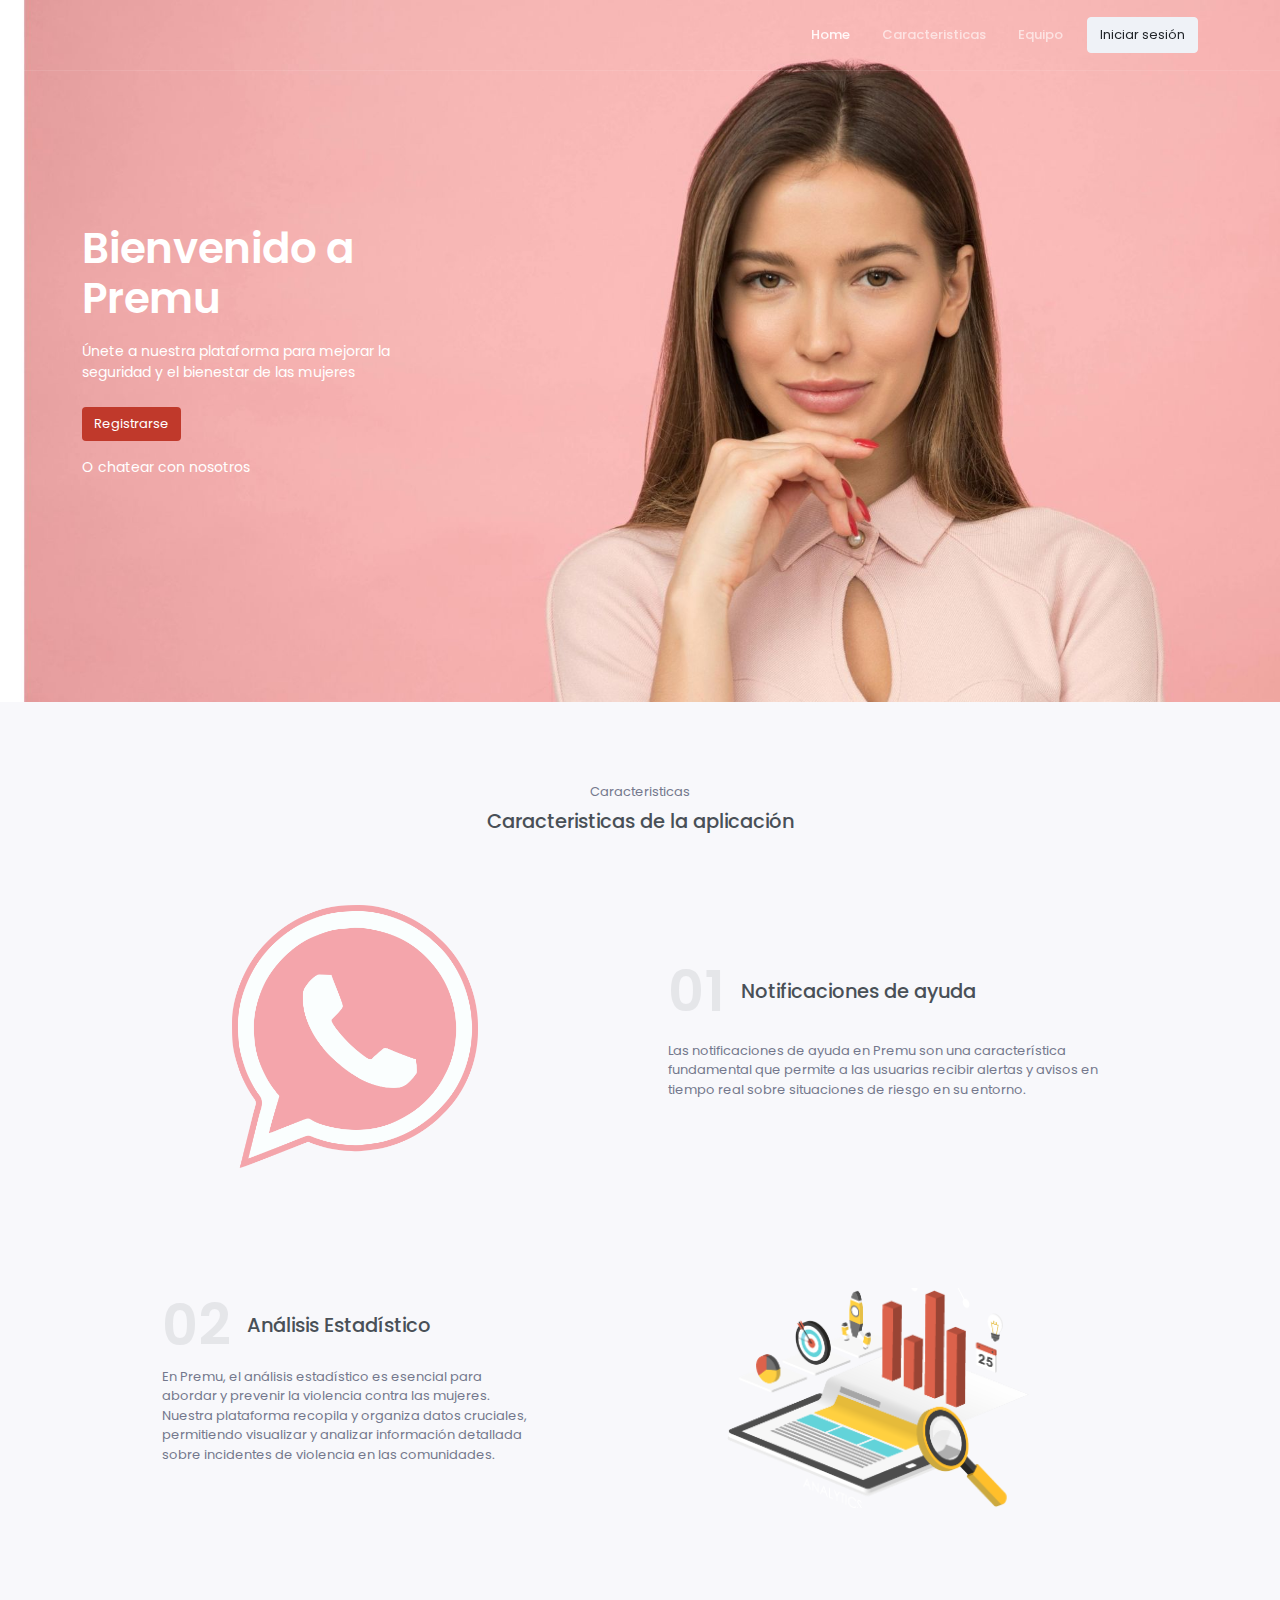
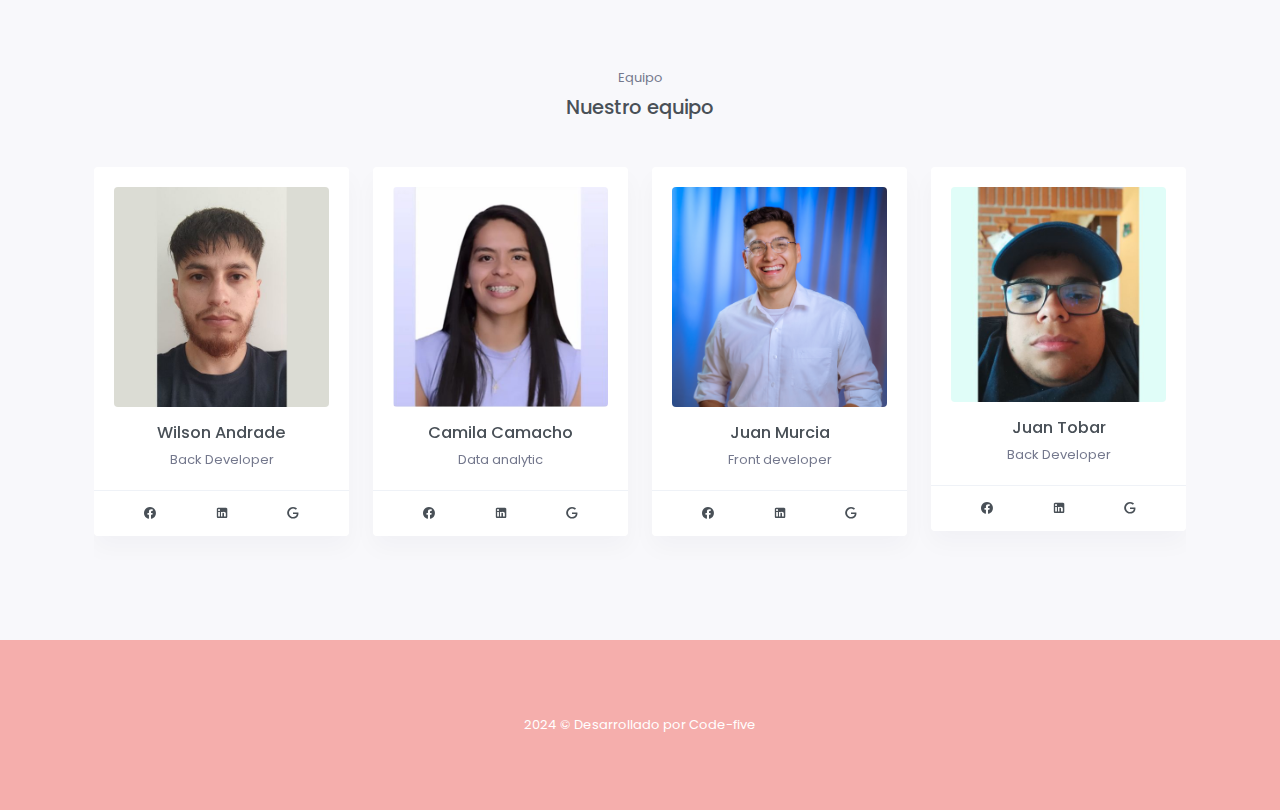
==== commit 3428372a: "estilos" ====
--- a/index.html
+++ b/index.html
@@ -2,7 +2,7 @@
 <html lang="en">
   <head>
     <meta charset="utf-8" />
-    <title>ICO Landing | Skote - Responsive Bootstrap 4 Admin Dashboard</title>
+    <title>Home Page | Servicio de Prevención de Violencia</title>
     <meta name="viewport" content="width=device-width, initial-scale=1.0" />
     <meta
       content="Premium Multipurpose Admin & Dashboard Template"
@@ -113,7 +113,7 @@
             <h1 class="text-white font-weight-semibold mb-3 hero-title">
               Bienvenido a <br />Premu
             </h1>
-            <p class="font-size-14" style="margin-right: 5rem">
+            <p class="font-size-14" style="color: white; margin-right: 5rem">
               Únete a nuestra plataforma para mejorar la seguridad y el
               bienestar de las mujeres
             </p>
@@ -362,44 +362,6 @@
                   <div class="mt-3">
                     <h5>Juan Tobar</h5>
                     <p class="text-muted mb-0">Back Developer</p>
-                  </div>
-                </div>
-                <div class="card-footer bg-transparent border-top">
-                  <div class="d-flex mb-0 team-social-links">
-                    <div class="flex-fill">
-                      <a href="#" data-toggle="tooltip" title="Facebook">
-                        <i class="mdi mdi-facebook"></i>
-                      </a>
-                    </div>
-                    <div class="flex-fill">
-                      <a href="#" data-toggle="tooltip" title="Linkedin">
-                        <i class="mdi mdi-linkedin"></i>
-                      </a>
-                    </div>
-                    <div class="flex-fill">
-                      <a href="#" data-toggle="tooltip" title="Google">
-                        <i class="mdi mdi-google"></i>
-                      </a>
-                    </div>
-                  </div>
-                </div>
-              </div>
-            </div>
-
-            <div class="item">
-              <div class="card text-center team-box">
-                <div class="card-body">
-                  <div>
-                    <img
-                      src="assets\images\users\avatar-1.jpg"
-                      alt=""
-                      class="rounded"
-                    />
-                  </div>
-
-                  <div class="mt-3">
-                    <h5>Amy Hood</h5>
-                    <p class="text-muted mb-0">Designer</p>
                   </div>
                 </div>
                 <div class="card-footer bg-transparent border-top">
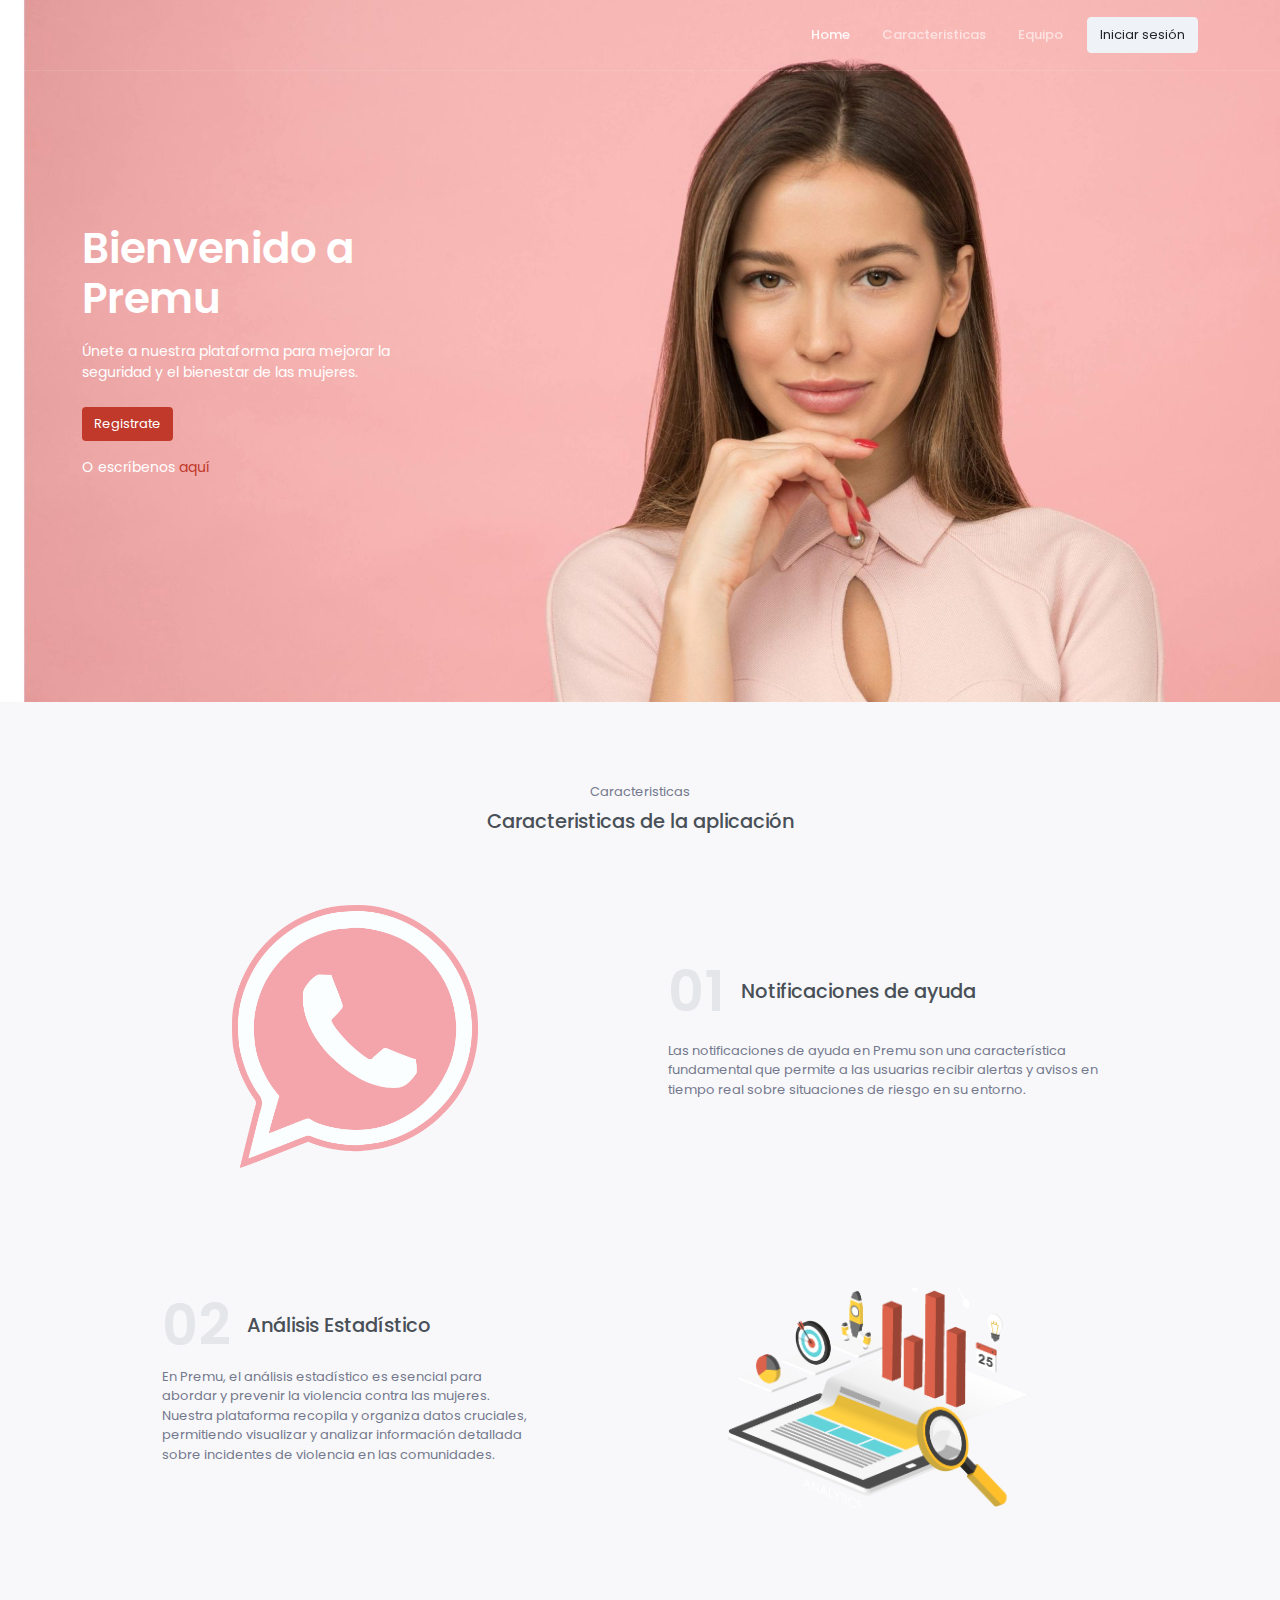
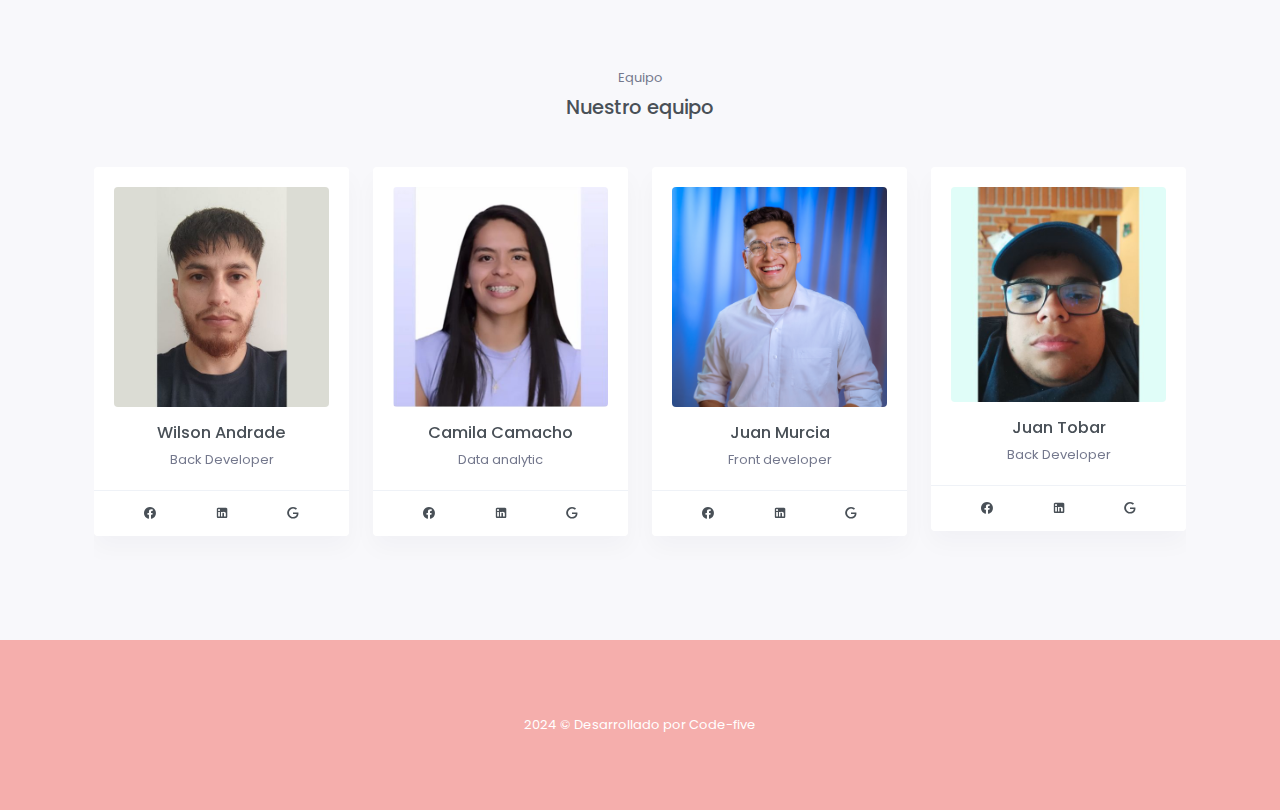
==== commit f395e7ce: "Dashboard" ====
--- a/index.html
+++ b/index.html
@@ -115,7 +115,7 @@
             </h1>
             <p class="font-size-14" style="color: white; margin-right: 5rem">
               Únete a nuestra plataforma para mejorar la seguridad y el
-              bienestar de las mujeres
+              bienestar de las mujeres.
             </p>
   
             <div class="button-items mt-4">
@@ -123,11 +123,11 @@
                 href="registro.html"
                 style="background: #c0392b; color: white; border: none"
                 class="btn btn-success"
-                >Registrarse</a
+                >Registrate</a
               >
             </div>
             <p class=" mt-3" style="font-size: 14px; color: white;">
-               <a href="#" style="color: white;"> O chatear con nosotros</a>
+              O escríbenos<a href="#" style="color: #c0392b;"> aquí</a>
             </p>
           </div>
         </div>
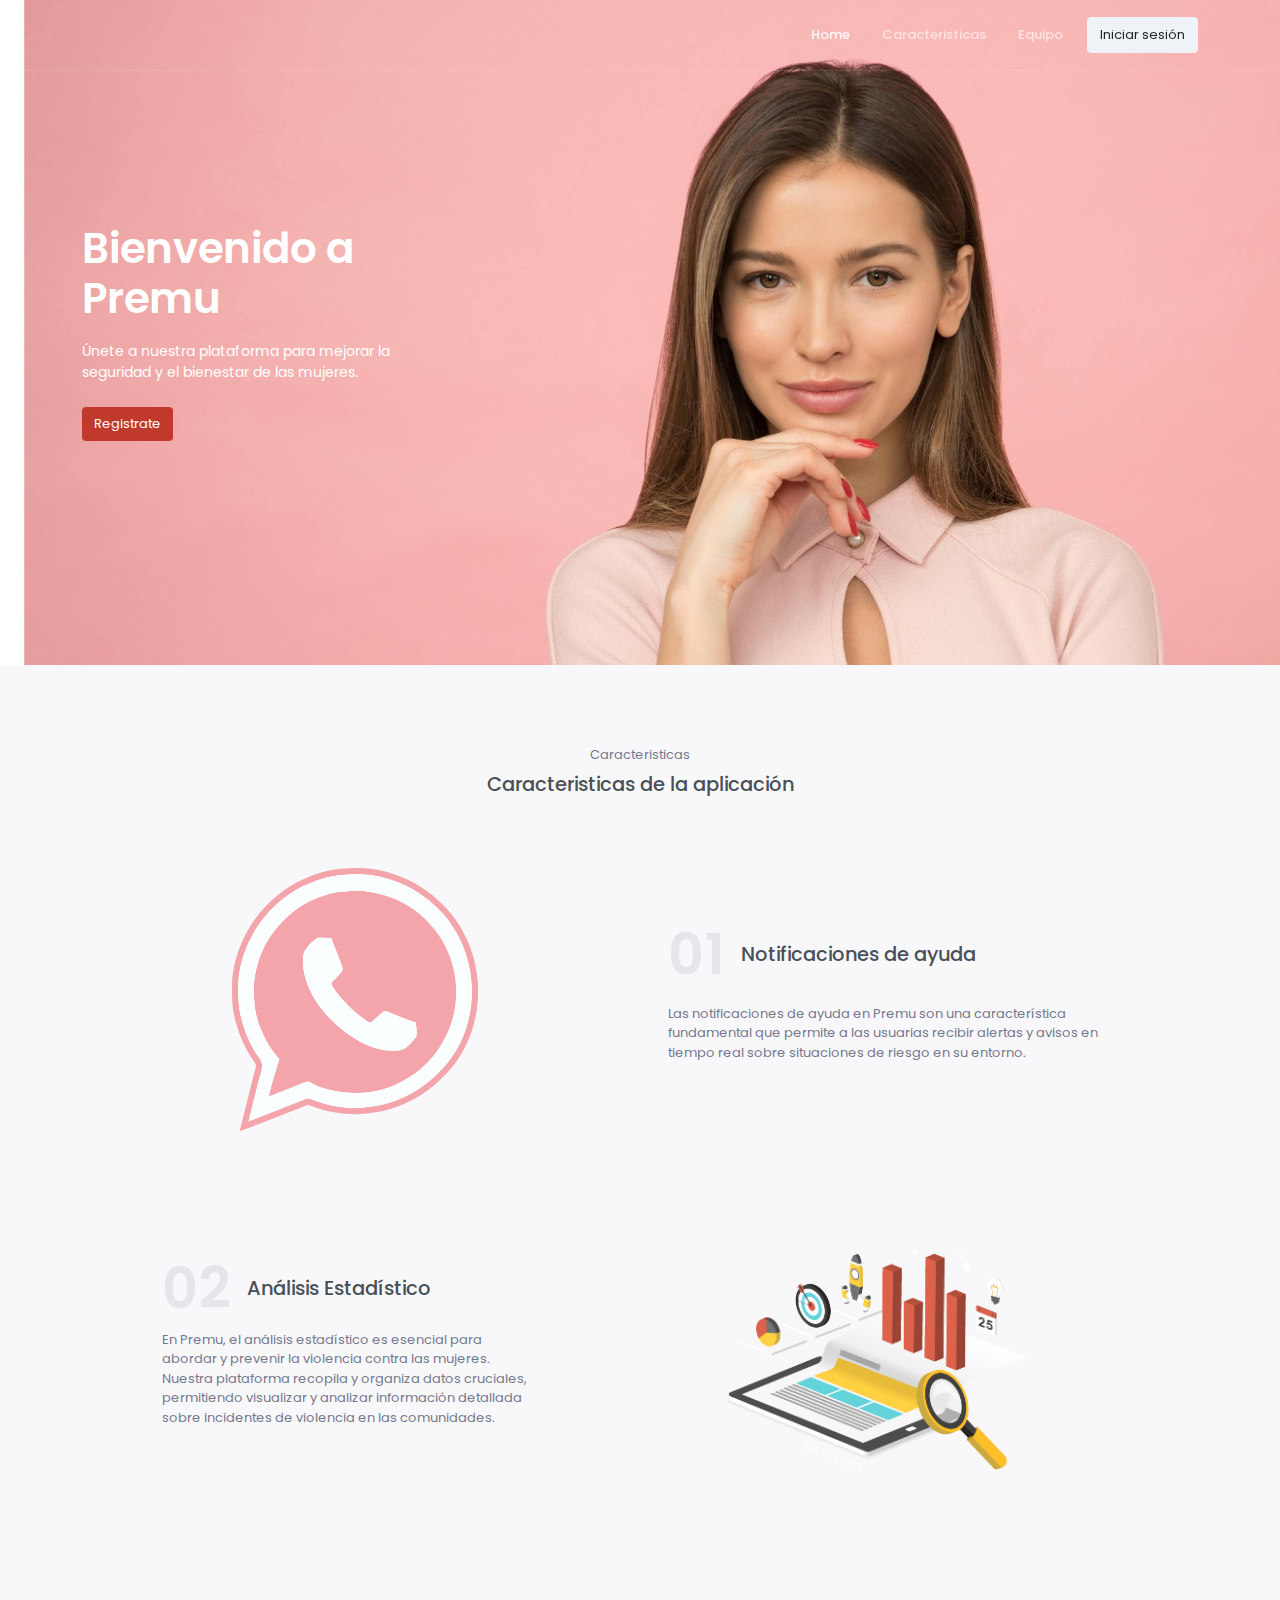
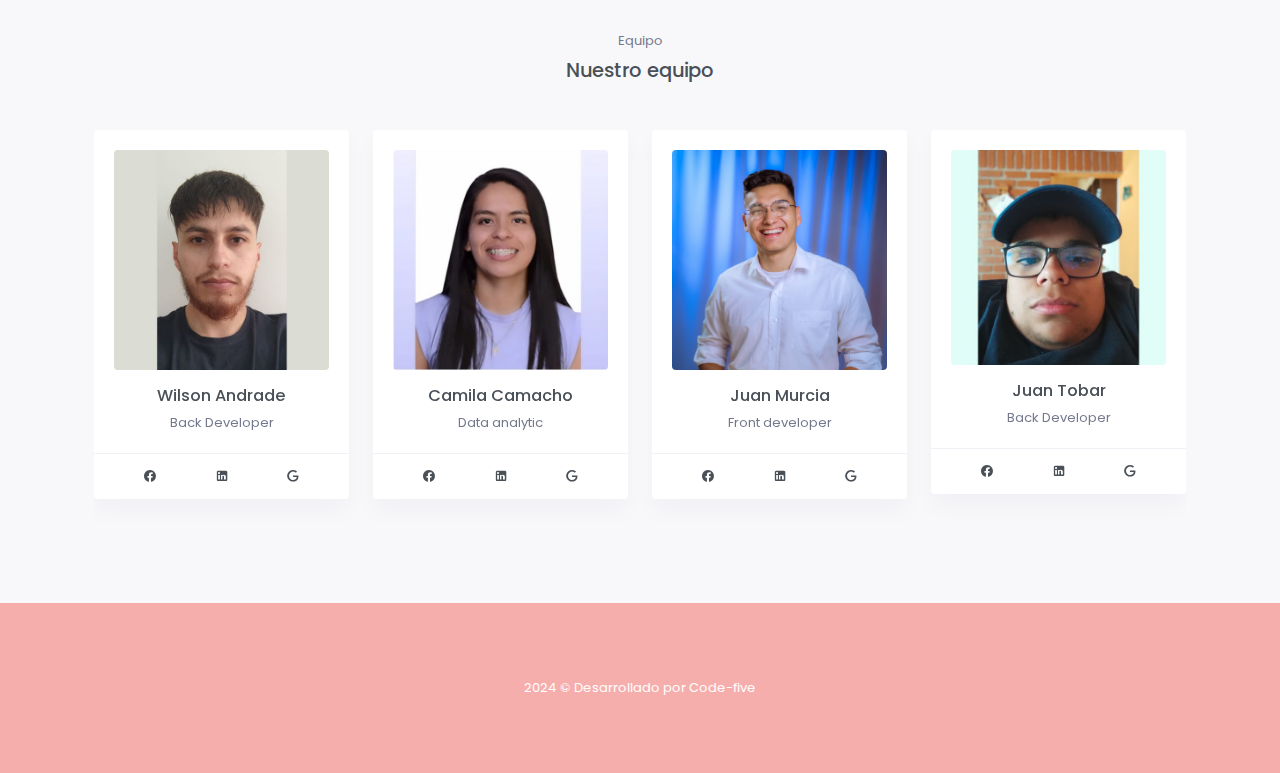
==== commit ee1aab28: "reporte" ====
--- a/index.html
+++ b/index.html
@@ -126,9 +126,9 @@
                 >Registrate</a
               >
             </div>
-            <p class=" mt-3" style="font-size: 14px; color: white;">
+            <!--<p class=" mt-3" style="font-size: 14px; color: white;">
               O escríbenos<a href="#" style="color: #c0392b;"> aquí</a>
-            </p>
+            </p>-->
           </div>
         </div>
       </div>
